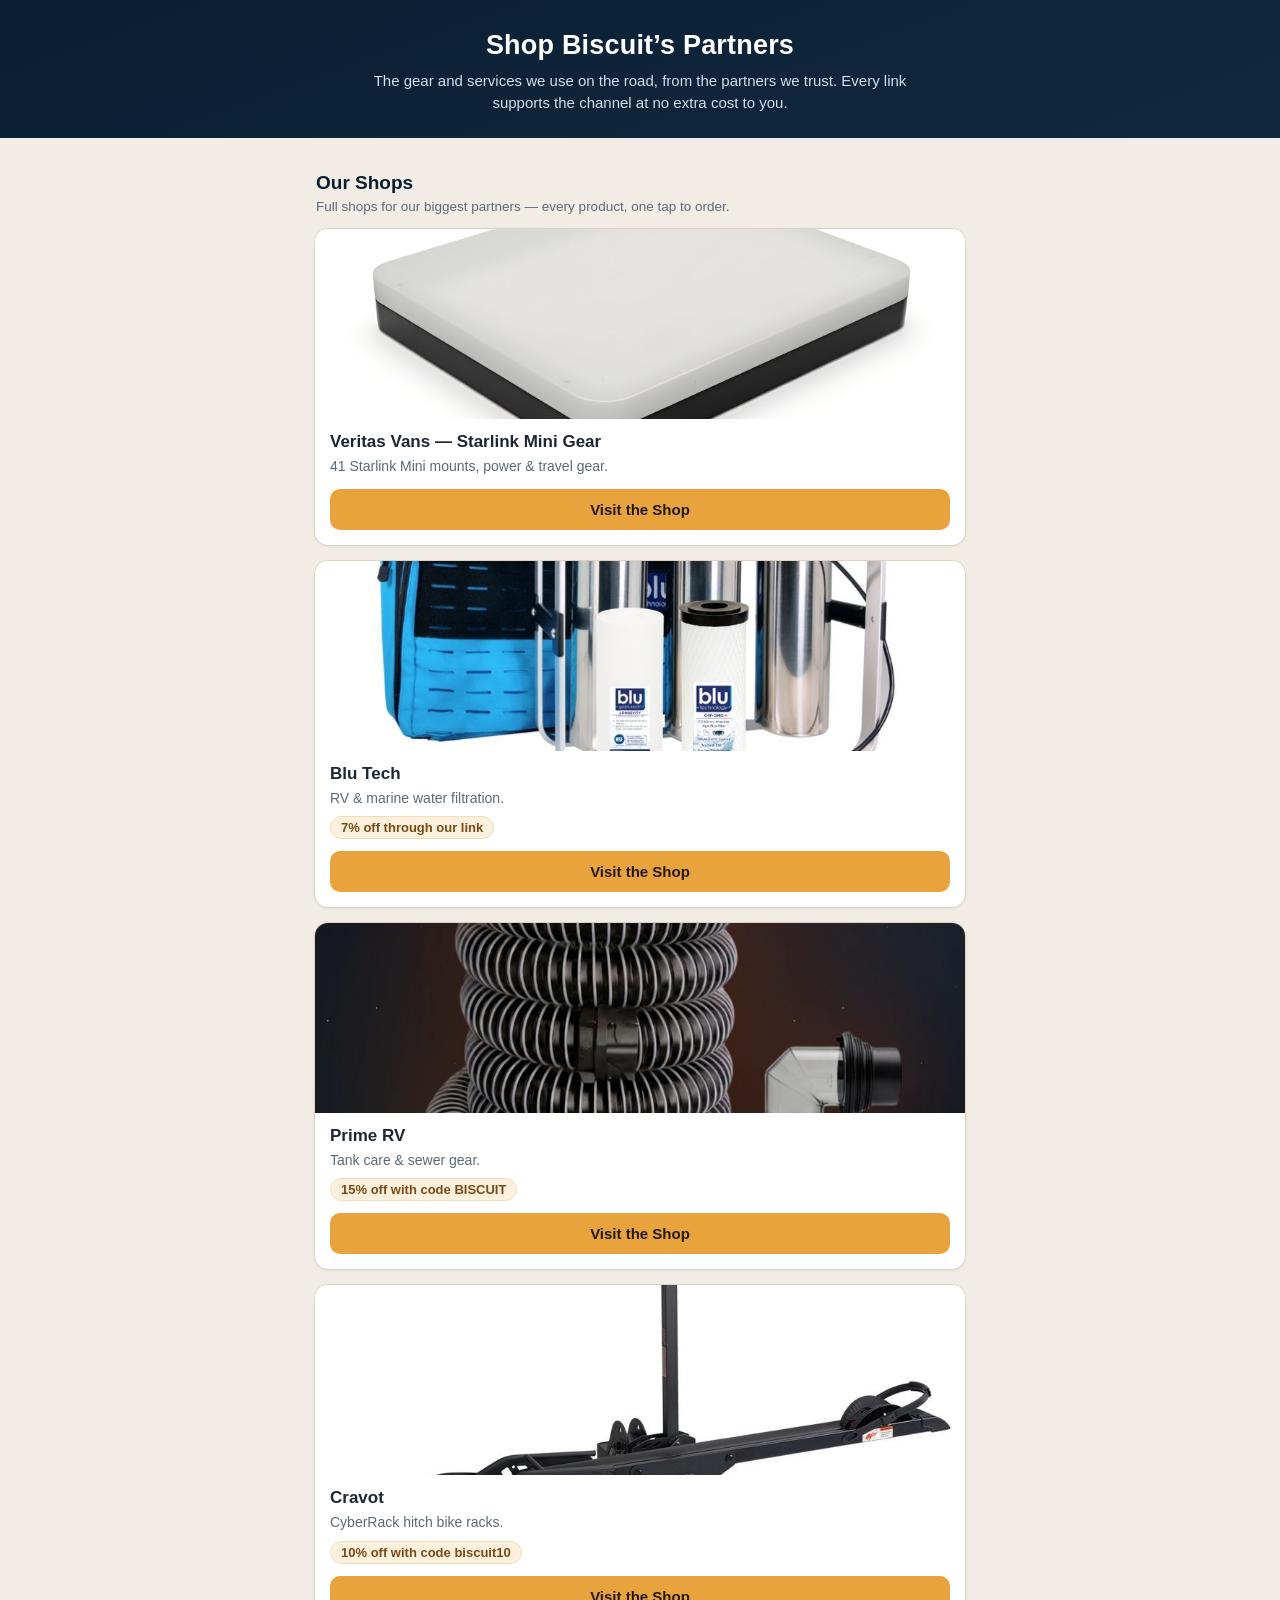
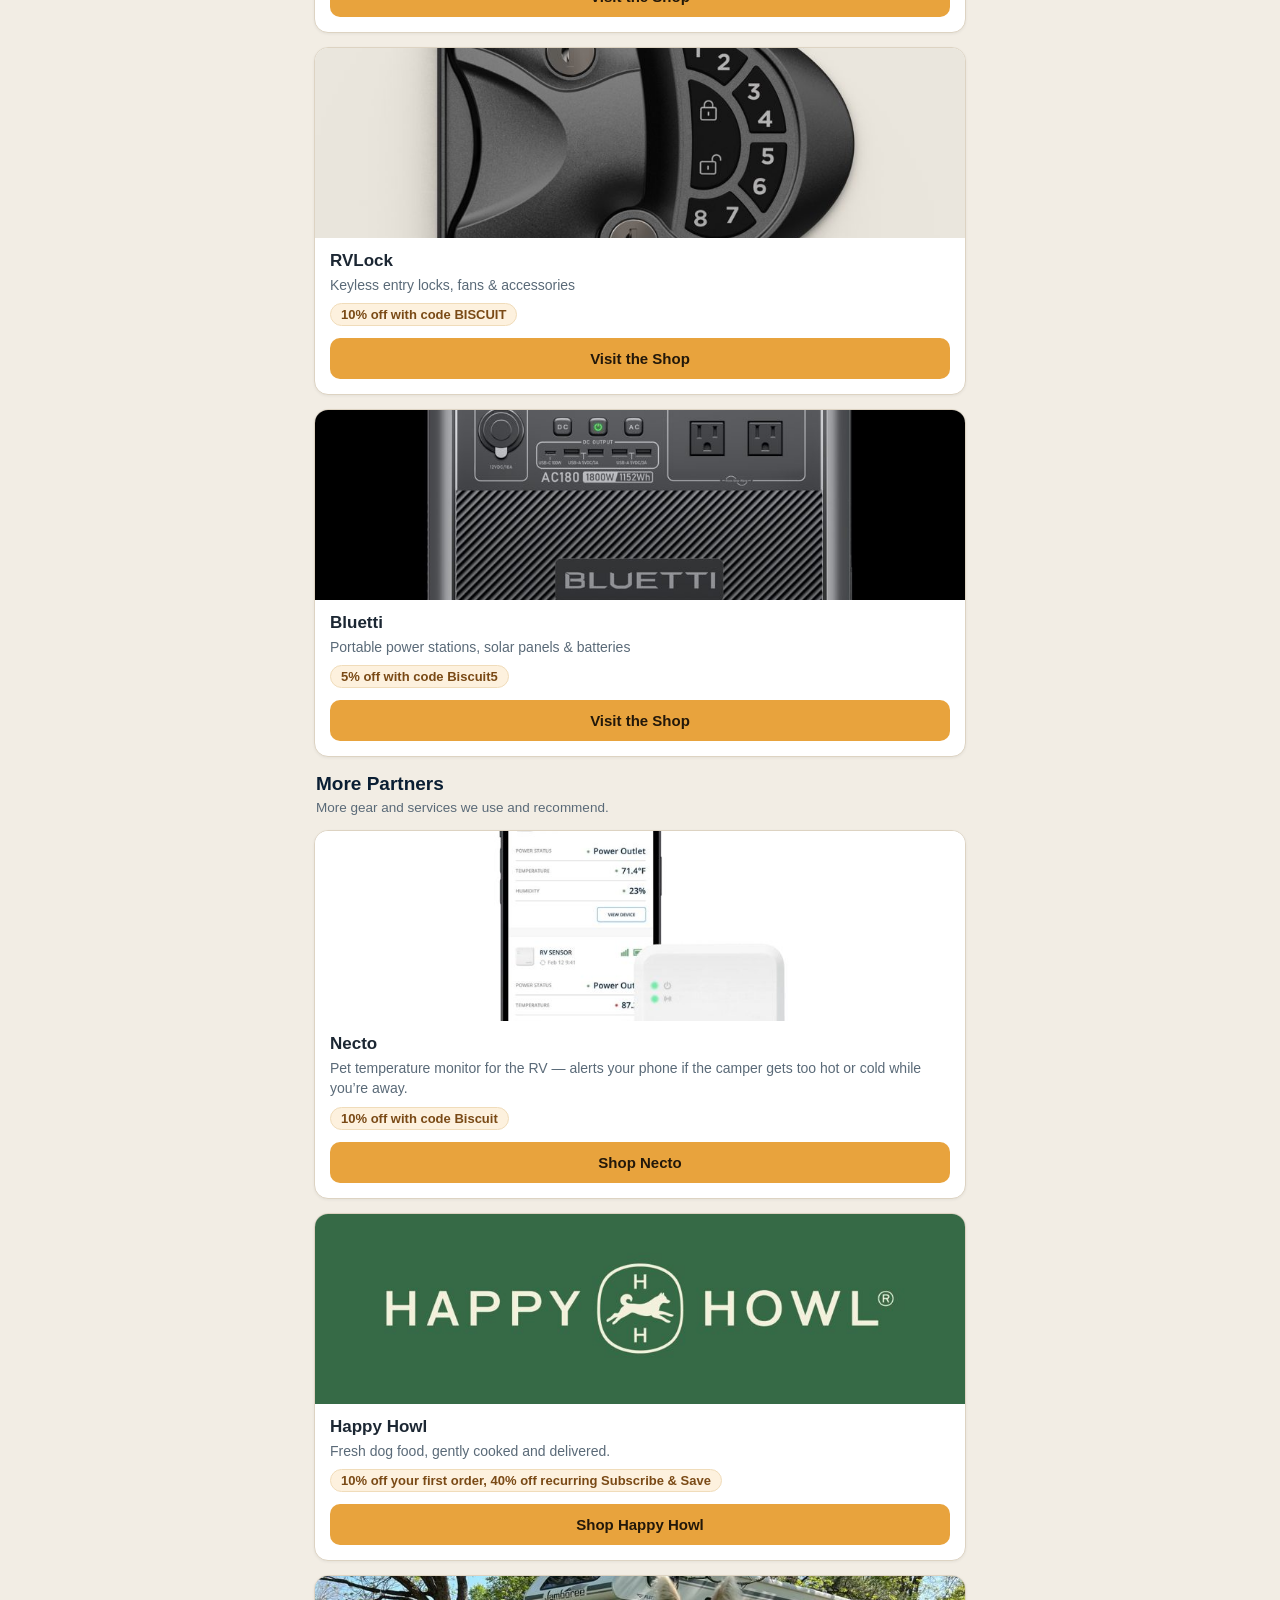
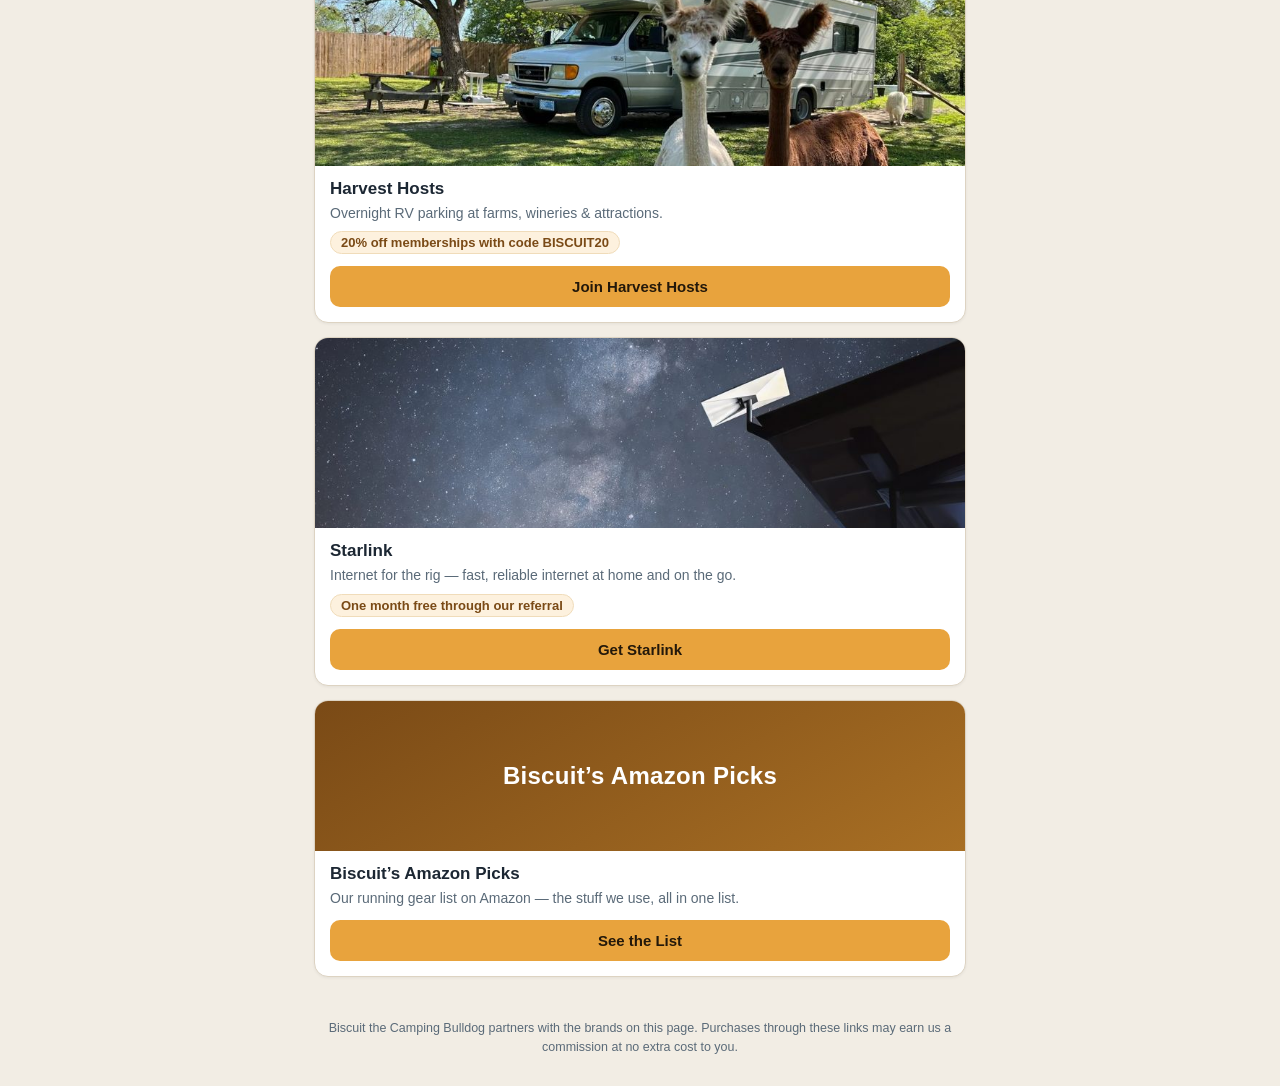
==== partners/index.html @ ca7b6b30 "Shop Biscuit's Partners page for partners.biscuitthecampingbulldog.com (folder public_html/partners;" ====
<!DOCTYPE html>
<html lang="en">
<head>
<meta charset="utf-8">
<meta name="viewport" content="width=device-width, initial-scale=1">
<title>Shop Biscuit&#8217;s Partners &#8212; RV Gear, Pet &amp; Travel Partners We Use</title>
<meta name="description" content="The gear and services we use on the road, from partners we trust — RV gear, pet care, power and travel. Every link supports the channel at no extra cost to you.">
<style>
  :root{--navy:#0a1e33;--navy-2:#10293f;--accent:#e8a33d;--ink:#1c2733;--muted:#5a6a78;--card:#ffffff;--bg:#f2ede4;--line:#ddd3c2}
  *{box-sizing:border-box;margin:0;padding:0}
  body{font-family:-apple-system,"Segoe UI",Roboto,Helvetica,Arial,sans-serif;background:var(--bg);color:var(--ink)}
  header{background:linear-gradient(160deg,var(--navy) 0%,var(--navy-2) 100%);color:#fff;padding:30px 18px 24px;text-align:center}
  header h1{font-size:27px;letter-spacing:.2px}
  header p{margin-top:9px;font-size:15px;line-height:1.45;color:#cfe0ee;max-width:560px;margin-left:auto;margin-right:auto}
  main{max-width:680px;margin:0 auto;padding:18px 14px 8px}
  h2{font-size:19px;margin:16px 2px 4px;color:var(--navy)}
  .sub{font-size:13.5px;color:var(--muted);margin:0 2px 12px;line-height:1.4}
  .card{background:var(--card);border:1px solid var(--line);border-radius:14px;overflow:hidden;margin-bottom:14px;box-shadow:0 1px 3px rgba(20,35,50,.06)}
  .card img{width:100%;height:190px;object-fit:cover;display:block}
  .tile{height:150px;display:flex;align-items:center;justify-content:center;background:linear-gradient(150deg,#7a4a16,#a86f24);color:#fff;font-size:24px;font-weight:700;letter-spacing:.3px;text-align:center;padding:0 16px}
  .body{padding:13px 15px 15px}
  .body h3{font-size:17px;margin-bottom:4px}
  .body p{font-size:14px;line-height:1.45;color:var(--muted)}
  .offer{display:inline-block;margin-top:8px;font-size:13px;font-weight:600;color:#7a4a16;background:#fdf1de;border:1px solid #f0dcba;border-radius:999px;padding:3px 10px}
  a.btn{display:block;margin-top:12px;text-align:center;background:var(--accent);color:#23180a;font-weight:700;font-size:15px;text-decoration:none;padding:12px 10px;border-radius:10px}
  a.btn:active{opacity:.85}
  footer{max-width:680px;margin:6px auto 0;padding:14px 18px 30px;font-size:12.5px;line-height:1.5;color:var(--muted);text-align:center}
</style>
<link rel="canonical" href="https://partners.biscuitthecampingbulldog.com/">
<meta name="robots" content="index, follow, max-image-preview:large, max-snippet:-1">
<meta property="og:type" content="website">
<meta property="og:site_name" content="Shop Biscuit's Partners">
<meta property="og:title" content="Shop Biscuit's Partners — RV Gear, Pet &amp; Travel Partners We Use">
<meta property="og:description" content="The gear and services we use on the road, from partners we trust — RV gear, pet care, power and travel. Every link supports the channel at no extra cost to you.">
<meta property="og:url" content="https://partners.biscuitthecampingbulldog.com/">
<meta property="og:image" content="https://partners.biscuitthecampingbulldog.com/images/shop-veritas.jpg">
<meta property="og:image:alt" content="Veritas Vans Starlink Mini mount">
<meta name="twitter:card" content="summary_large_image">
<meta name="twitter:title" content="Shop Biscuit's Partners — RV Gear, Pet &amp; Travel Partners We Use">
<meta name="twitter:description" content="The gear and services we use on the road, from partners we trust — RV gear, pet care, power and travel. Every link supports the channel at no extra cost to you.">
<meta name="twitter:image" content="https://partners.biscuitthecampingbulldog.com/images/shop-veritas.jpg">
<script type="application/ld+json">
{
  "@context": "https://schema.org",
  "@type": "ItemList",
  "name": "Shops and partners of Biscuit the Camping Bulldog",
  "url": "https://partners.biscuitthecampingbulldog.com/",
  "numberOfItems": 11,
  "itemListElement": [
    {
      "@type": "ListItem",
      "position": 1,
      "name": "Veritas Vans — Starlink Mini Gear",
      "url": "https://starlink.biscuitthecampingbulldog.com/"
    },
    {
      "@type": "ListItem",
      "position": 2,
      "name": "Blu Tech",
      "url": "https://blutech.biscuitthecampingbulldog.com/"
    },
    {
      "@type": "ListItem",
      "position": 3,
      "name": "Prime RV",
      "url": "https://primerv.biscuitthecampingbulldog.com/"
    },
    {
      "@type": "ListItem",
      "position": 4,
      "name": "Cravot",
      "url": "https://cravot.biscuitthecampingbulldog.com/"
    },
    {
      "@type": "ListItem",
      "position": 5,
      "name": "RVLock",
      "url": "https://rvlock.biscuitthecampingbulldog.com/"
    },
    {
      "@type": "ListItem",
      "position": 6,
      "name": "Bluetti",
      "url": "https://bluetti.biscuitthecampingbulldog.com/"
    },
    {
      "@type": "ListItem",
      "position": 7,
      "name": "Necto",
      "url": "https://getnecto.com/?ref=biscuit"
    },
    {
      "@type": "ListItem",
      "position": 8,
      "name": "Happy Howl",
      "url": "https://happyhowl.com/biscuit"
    },
    {
      "@type": "ListItem",
      "position": 9,
      "name": "Harvest Hosts",
      "url": "https://www.awin1.com/cread.php?awinmid=111454&awinaffid=3103812&ued=https%3A%2F%2Fwww.harvesthosts.com%2F"
    },
    {
      "@type": "ListItem",
      "position": 10,
      "name": "Starlink",
      "url": "https://starlink.com/?referral=RC-DF-10033680-10691-84&app_source=share"
    },
    {
      "@type": "ListItem",
      "position": 11,
      "name": "Biscuit’s Amazon Picks",
      "url": "https://www.amazon.com/hz/wishlist/ls/14LQUCOTR03WS?tag=biscuit0b5-20"
    }
  ]
}
</script>
</head>
<body>
<header>
  <h1>Shop Biscuit&#8217;s Partners</h1>
  <p>The gear and services we use on the road, from the partners we trust. Every link supports the channel at no extra cost to you.</p>
</header>
<main>
  <h2>Our Shops</h2>
  <p class="sub">Full shops for our biggest partners &#8212; every product, one tap to order.</p>

  <div class="card">
    <img src="images/shop-veritas.jpg" alt="Veritas Vans Starlink Mini mount">
    <div class="body">
      <h3>Veritas Vans &#8212; Starlink Mini Gear</h3>
      <p>41 Starlink Mini mounts, power &amp; travel gear.</p>
      <a class="btn" href="https://starlink.biscuitthecampingbulldog.com/" target="_blank" rel="noopener">Visit the Shop</a>
    </div>
  </div>

  <div class="card">
    <img src="images/shop-blutech.jpg" alt="Blu Tech RV water filtration system">
    <div class="body">
      <h3>Blu Tech</h3>
      <p>RV &amp; marine water filtration.</p>
      <span class="offer">7% off through our link</span>
      <a class="btn" href="https://blutech.biscuitthecampingbulldog.com/" target="_blank" rel="noopener">Visit the Shop</a>
    </div>
  </div>

  <div class="card">
    <img src="images/shop-primerv.jpg" alt="Prime RV Gravity premium sewer hose kit">
    <div class="body">
      <h3>Prime RV</h3>
      <p>Tank care &amp; sewer gear.</p>
      <span class="offer">15% off with code BISCUIT</span>
      <a class="btn" href="https://primerv.biscuitthecampingbulldog.com/" target="_blank" rel="noopener">Visit the Shop</a>
    </div>
  </div>

  <div class="card">
    <img src="images/shop-cravot.jpg" alt="Cravot CyberRack hitch bike rack">
    <div class="body">
      <h3>Cravot</h3>
      <p>CyberRack hitch bike racks.</p>
      <span class="offer">10% off with code biscuit10</span>
      <a class="btn" href="https://cravot.biscuitthecampingbulldog.com/" target="_blank" rel="noopener">Visit the Shop</a>
    </div>
  </div>

  <div class="card">
    <img src="images/shop-rvlock.jpg" alt="RVLock V4 keyless entry handle">
    <div class="body">
      <h3>RVLock</h3>
      <p>Keyless entry locks, fans &amp; accessories</p>
      <span class="offer">10% off with code BISCUIT</span>
      <a class="btn" href="https://rvlock.biscuitthecampingbulldog.com/" target="_blank" rel="noopener">Visit the Shop</a>
    </div>
  </div>

  <div class="card">
    <img src="images/shop-bluetti.jpg" alt="Bluetti portable power station">
    <div class="body">
      <h3>Bluetti</h3>
      <p>Portable power stations, solar panels &amp; batteries</p>
      <span class="offer">5% off with code Biscuit5</span>
      <a class="btn" href="https://bluetti.biscuitthecampingbulldog.com/" target="_blank" rel="noopener">Visit the Shop</a>
    </div>
  </div>

  <h2>More Partners</h2>
  <p class="sub">More gear and services we use and recommend.</p>

  <div class="card">
    <img src="images/partner-necto.jpg" alt="Necto pet temperature monitor">
    <div class="body">
      <h3>Necto</h3>
      <p>Pet temperature monitor for the RV &#8212; alerts your phone if the camper gets too hot or cold while you&#8217;re away.</p>
      <span class="offer">10% off with code Biscuit</span>
      <a class="btn" href="https://getnecto.com/?ref=biscuit" target="_blank" rel="noopener">Shop Necto</a>
    </div>
  </div>

  <div class="card">
    <img src="images/partner-happyhowl.jpg" alt="Happy Howl fresh dog food">
    <div class="body">
      <h3>Happy Howl</h3>
      <p>Fresh dog food, gently cooked and delivered.</p>
      <span class="offer">10% off your first order, 40% off recurring Subscribe &amp; Save</span>
      <a class="btn" href="https://happyhowl.com/biscuit" target="_blank" rel="noopener">Shop Happy Howl</a>
    </div>
  </div>

  <div class="card">
    <img src="images/partner-harvesthosts.jpg" alt="Harvest Hosts overnight RV parking">
    <div class="body">
      <h3>Harvest Hosts</h3>
      <p>Overnight RV parking at farms, wineries &amp; attractions.</p>
      <span class="offer">20% off memberships with code BISCUIT20</span>
      <a class="btn" href="https://www.awin1.com/cread.php?awinmid=111454&awinaffid=3103812&ued=https%3A%2F%2Fwww.harvesthosts.com%2F" target="_blank" rel="noopener">Join Harvest Hosts</a>
    </div>
  </div>

  <div class="card">
    <img src="images/partner-starlink.jpg" alt="Starlink dish under a night sky">
    <div class="body">
      <h3>Starlink</h3>
      <p>Internet for the rig &#8212; fast, reliable internet at home and on the go.</p>
      <span class="offer">One month free through our referral</span>
      <a class="btn" href="https://starlink.com/?referral=RC-DF-10033680-10691-84&app_source=share" target="_blank" rel="noopener">Get Starlink</a>
    </div>
  </div>

  <div class="card">
    <div class="tile">Biscuit&#8217;s Amazon Picks</div>
    <div class="body">
      <h3>Biscuit&#8217;s Amazon Picks</h3>
      <p>Our running gear list on Amazon &#8212; the stuff we use, all in one list.</p>
      <a class="btn" href="https://www.amazon.com/hz/wishlist/ls/14LQUCOTR03WS?tag=biscuit0b5-20" target="_blank" rel="noopener">See the List</a>
    </div>
  </div>
</main>
<footer>
  Biscuit the Camping Bulldog partners with the brands on this page. Purchases through these links may earn us a commission at no extra cost to you.
</footer>
</body>
</html>
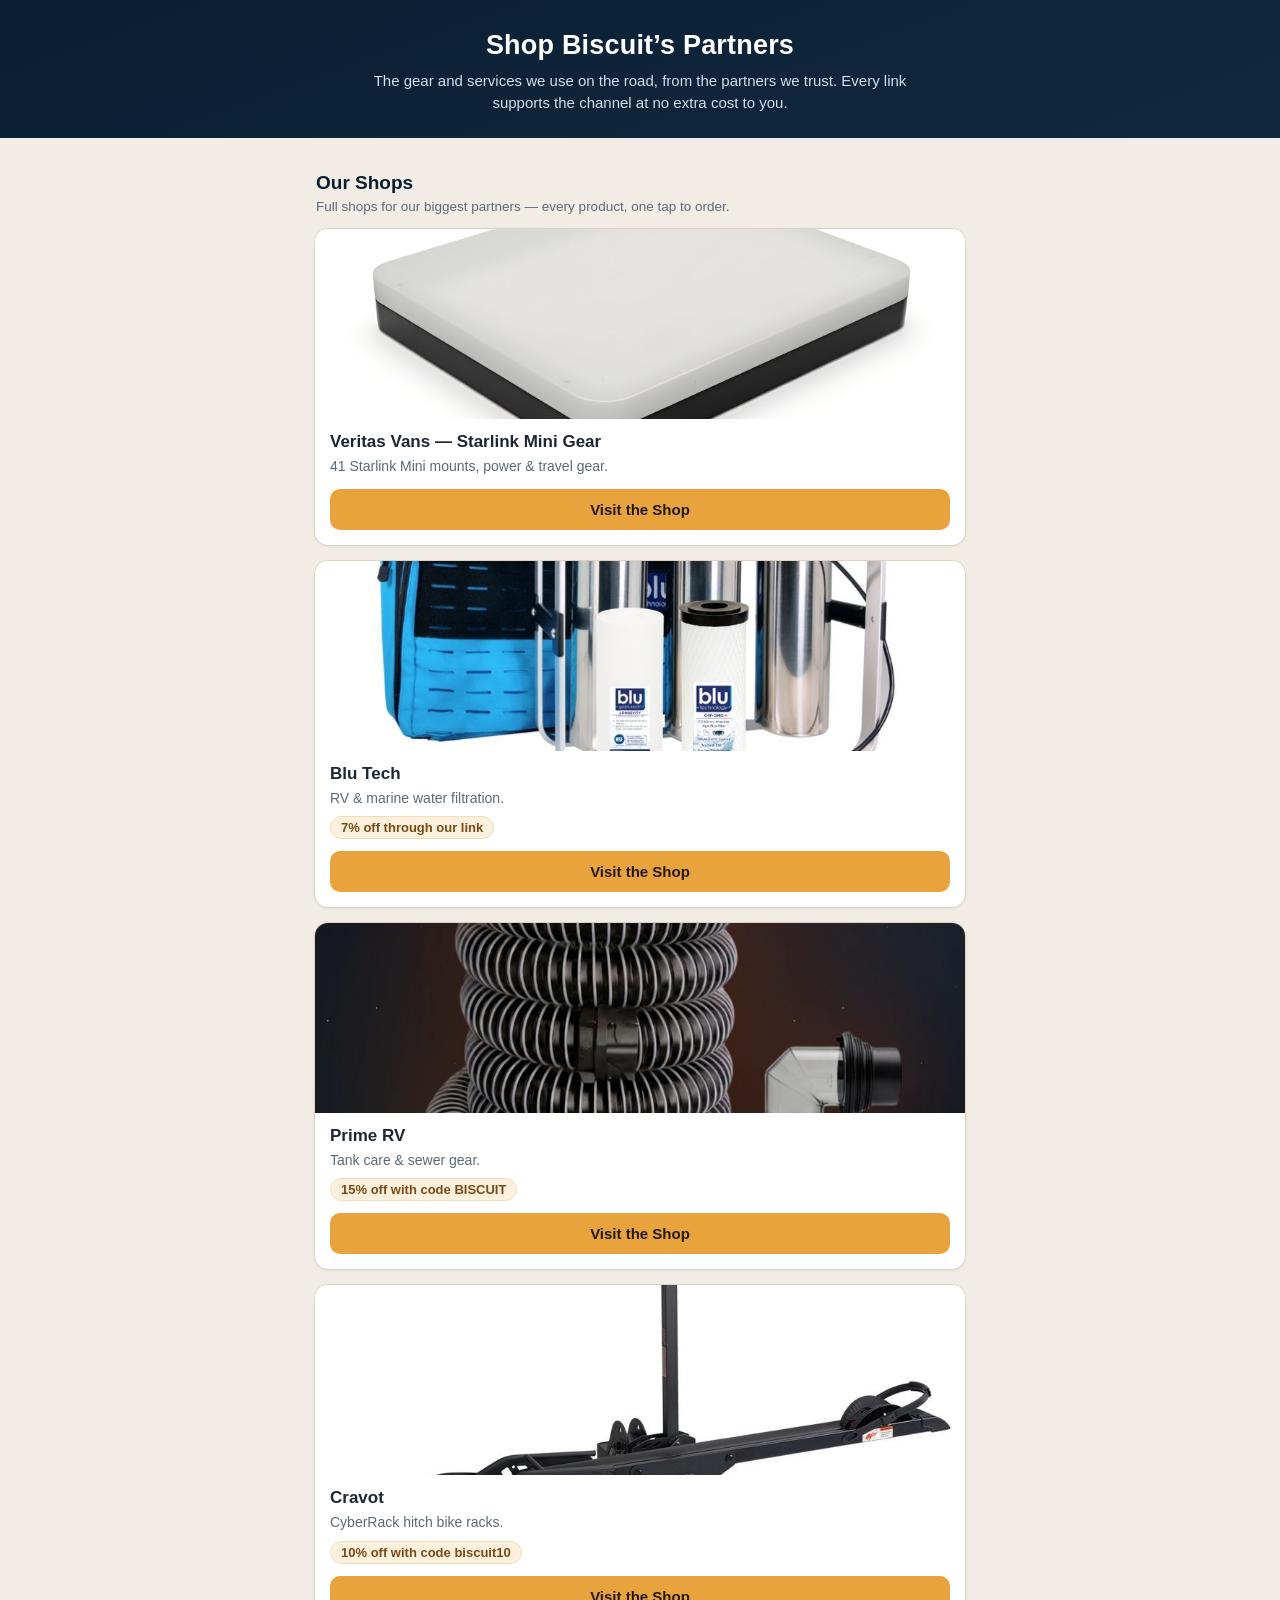
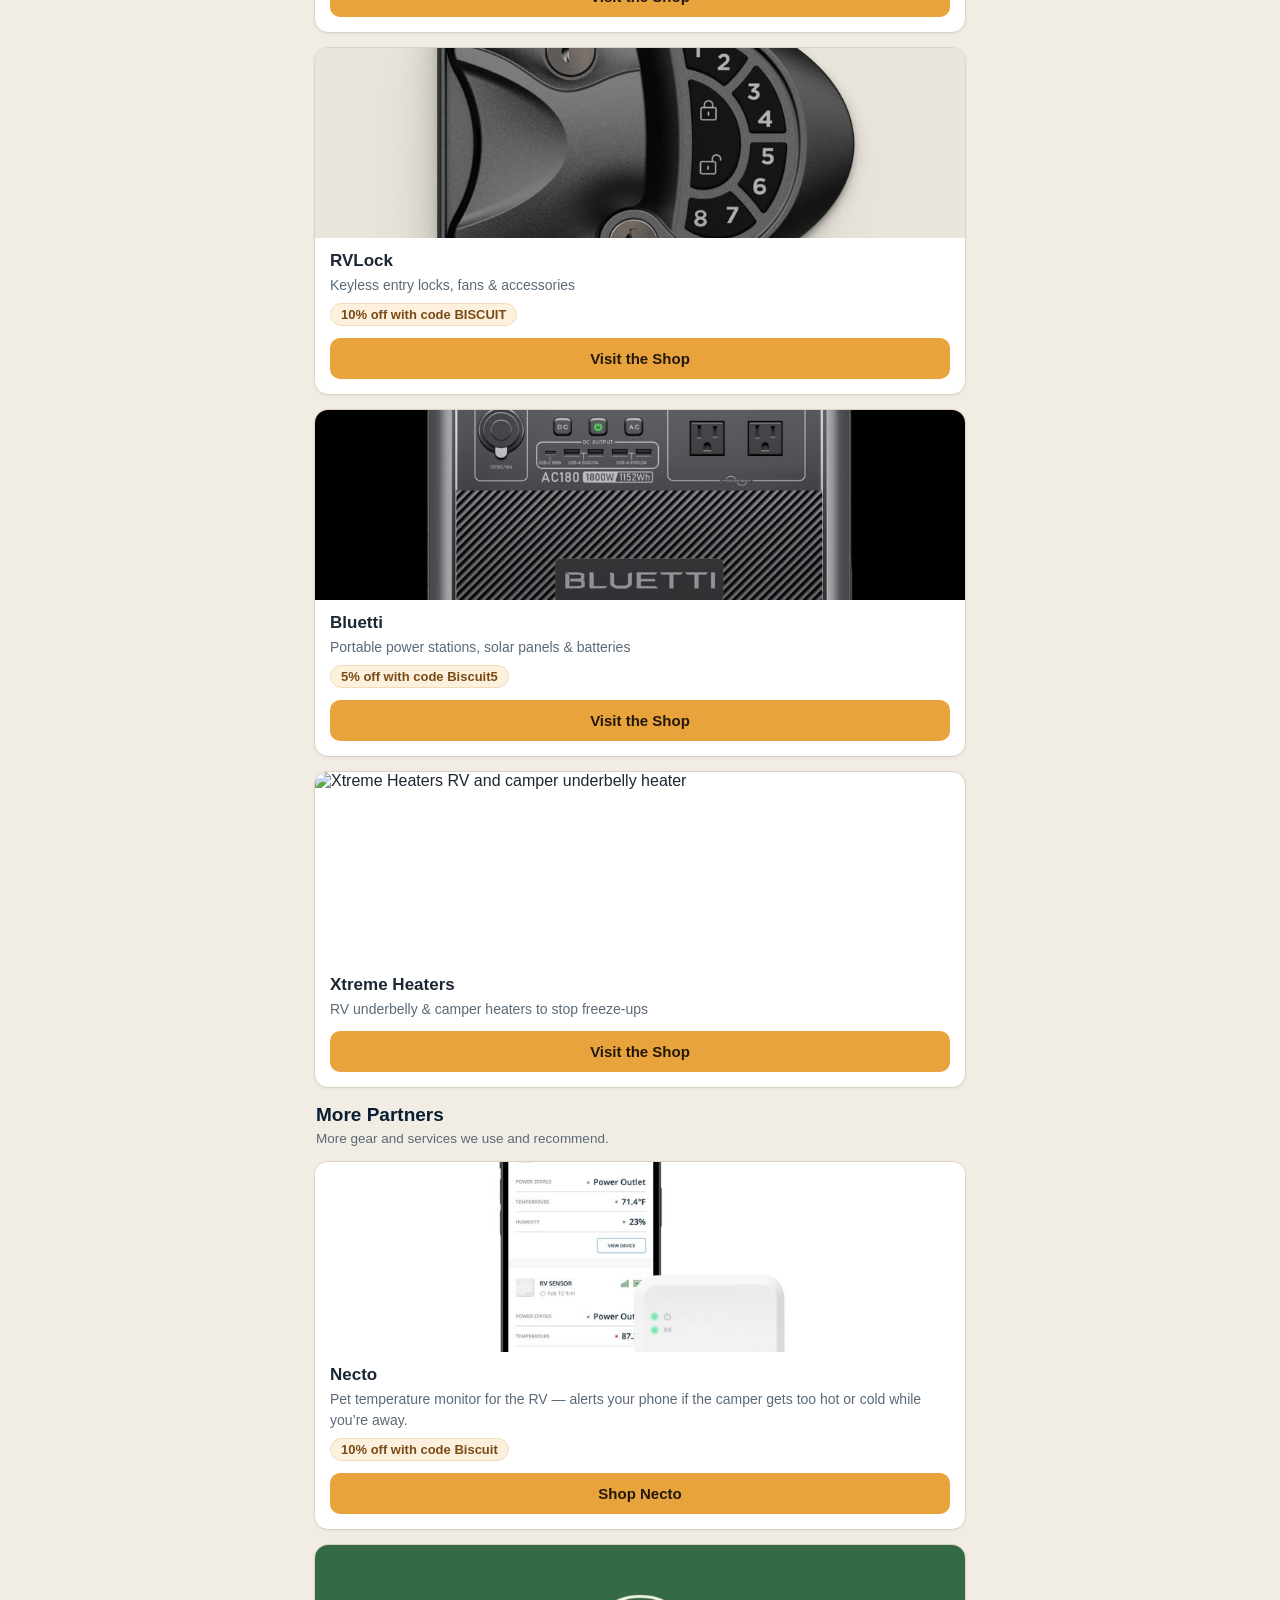
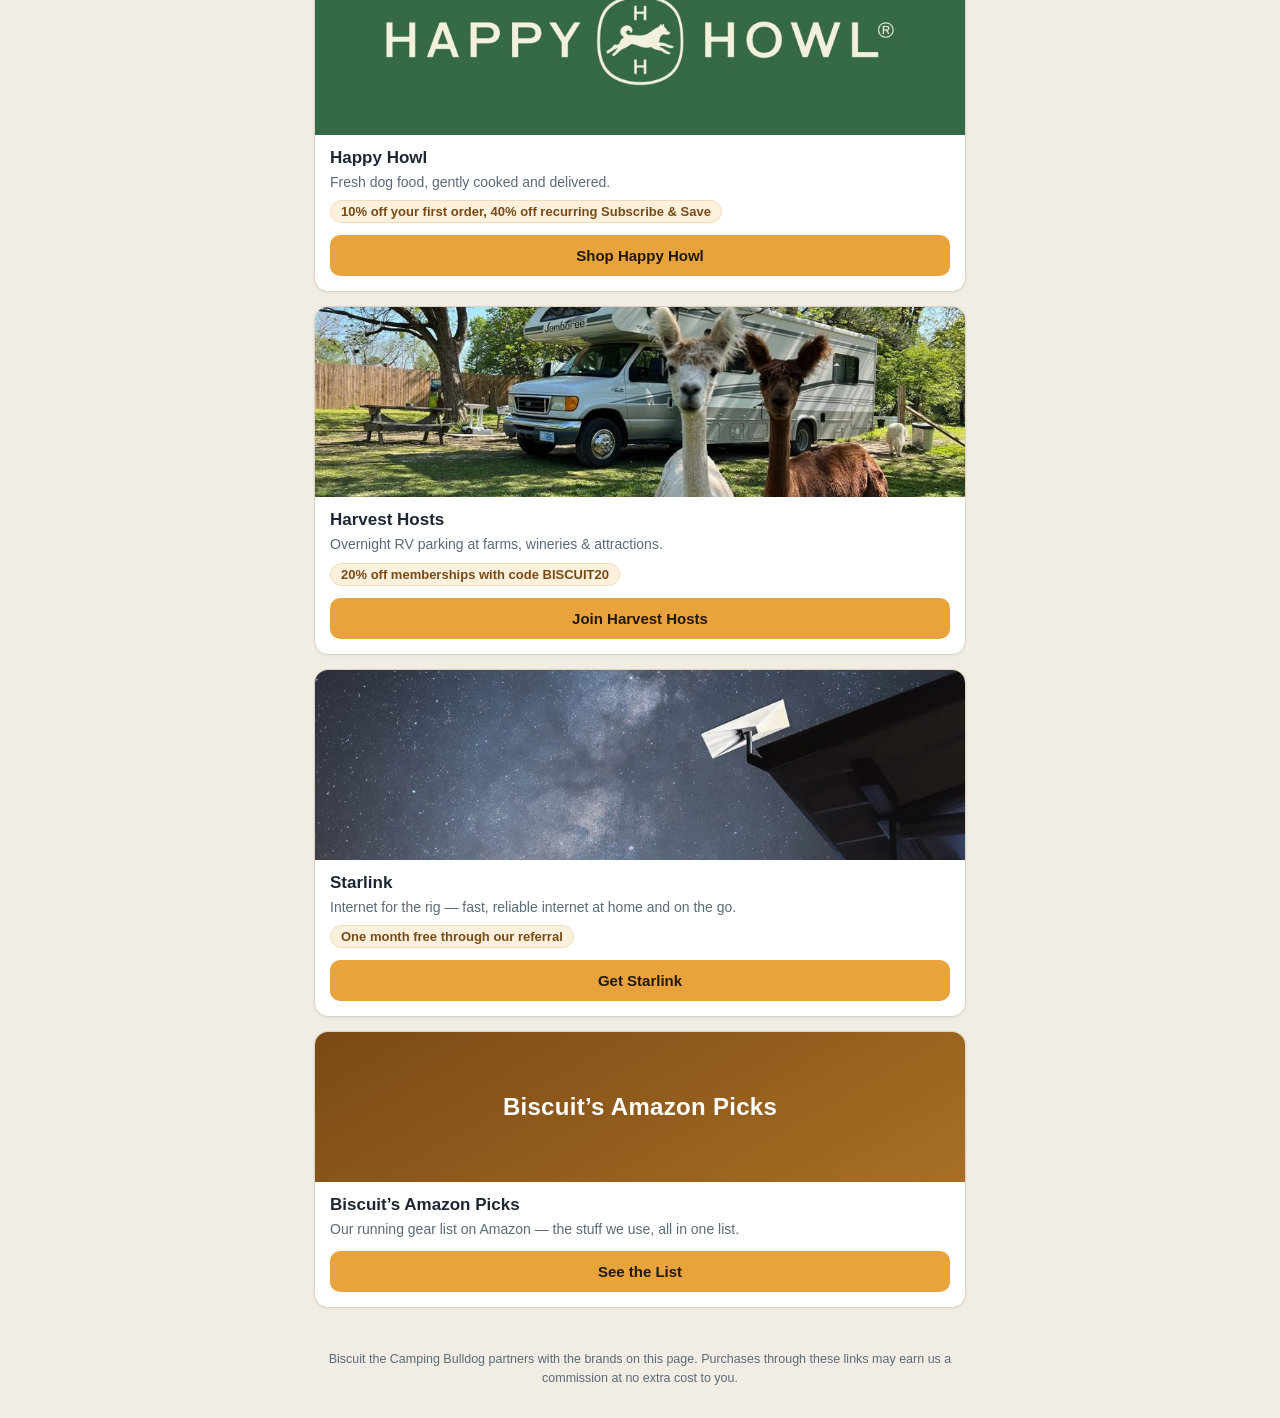
==== commit 295a958e: "Xtreme Heaters shop for xtremeheaters.biscuitthecampingbulldog.com (owner approved; standalone folde" ====
--- a/partners/index.html
+++ b/partners/index.html
@@ -45,7 +45,7 @@
   "@type": "ItemList",
   "name": "Shops and partners of Biscuit the Camping Bulldog",
   "url": "https://partners.biscuitthecampingbulldog.com/",
-  "numberOfItems": 11,
+  "numberOfItems": 12,
   "itemListElement": [
     {
       "@type": "ListItem",
@@ -86,30 +86,36 @@
     {
       "@type": "ListItem",
       "position": 7,
+      "name": "Xtreme Heaters",
+      "url": "https://xtremeheaters.biscuitthecampingbulldog.com/"
+    },
+    {
+      "@type": "ListItem",
+      "position": 8,
       "name": "Necto",
       "url": "https://getnecto.com/?ref=biscuit"
     },
     {
       "@type": "ListItem",
-      "position": 8,
+      "position": 9,
       "name": "Happy Howl",
       "url": "https://happyhowl.com/biscuit"
     },
     {
       "@type": "ListItem",
-      "position": 9,
+      "position": 10,
       "name": "Harvest Hosts",
       "url": "https://www.awin1.com/cread.php?awinmid=111454&awinaffid=3103812&ued=https%3A%2F%2Fwww.harvesthosts.com%2F"
     },
     {
       "@type": "ListItem",
-      "position": 10,
+      "position": 11,
       "name": "Starlink",
       "url": "https://starlink.com/?referral=RC-DF-10033680-10691-84&app_source=share"
     },
     {
       "@type": "ListItem",
-      "position": 11,
+      "position": 12,
       "name": "Biscuit’s Amazon Picks",
       "url": "https://www.amazon.com/hz/wishlist/ls/14LQUCOTR03WS?tag=biscuit0b5-20"
     }
@@ -185,6 +191,15 @@
     </div>
   </div>
 
+  <div class="card">
+    <img src="https://cdn.shopify.com/s/files/1/0431/3110/9532/files/9D94FABD-7123-40D8-828B-8AEE97EDC673.jpg?v=1724593273" alt="Xtreme Heaters RV and camper underbelly heater" loading="lazy" referrerpolicy="no-referrer">
+    <div class="body">
+      <h3>Xtreme Heaters</h3>
+      <p>RV underbelly &amp; camper heaters to stop freeze-ups</p>
+      <a class="btn" href="https://xtremeheaters.biscuitthecampingbulldog.com/" target="_blank" rel="noopener">Visit the Shop</a>
+    </div>
+  </div>
+
   <h2>More Partners</h2>
   <p class="sub">More gear and services we use and recommend.</p>
 
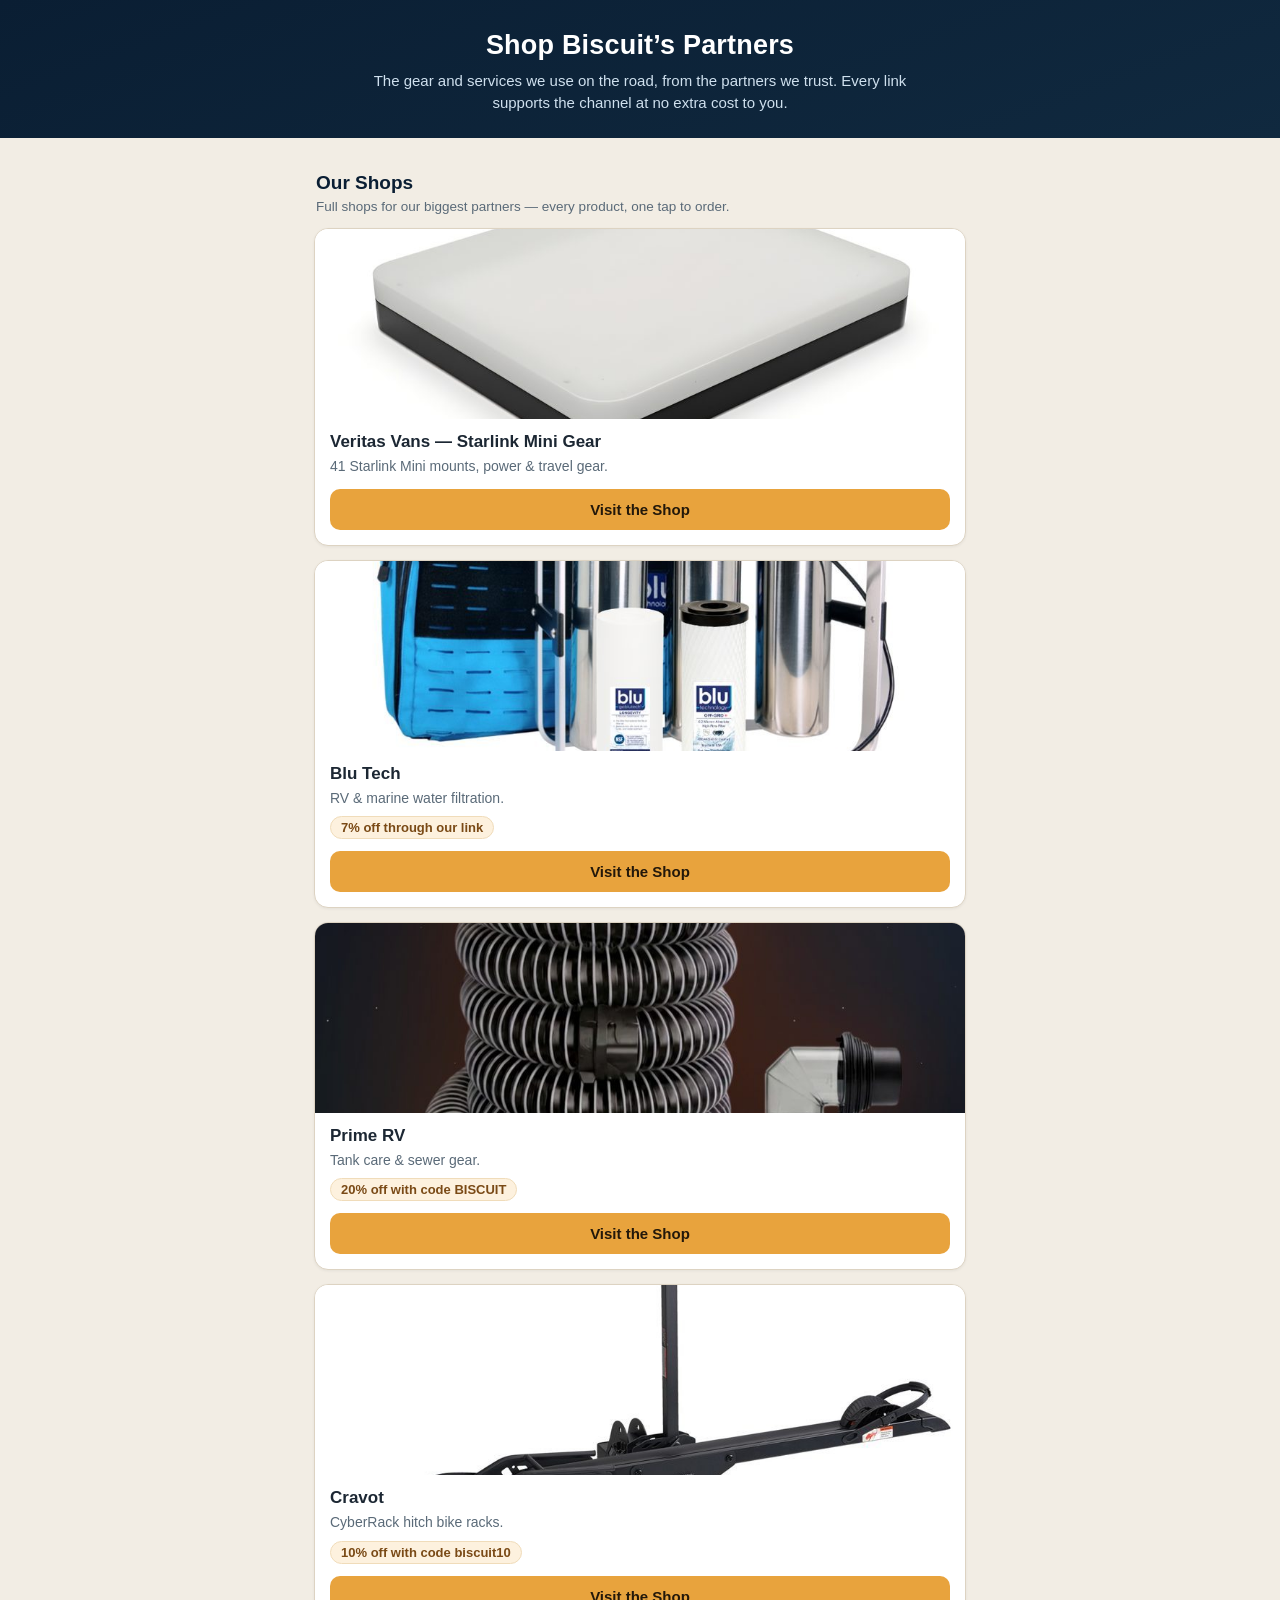
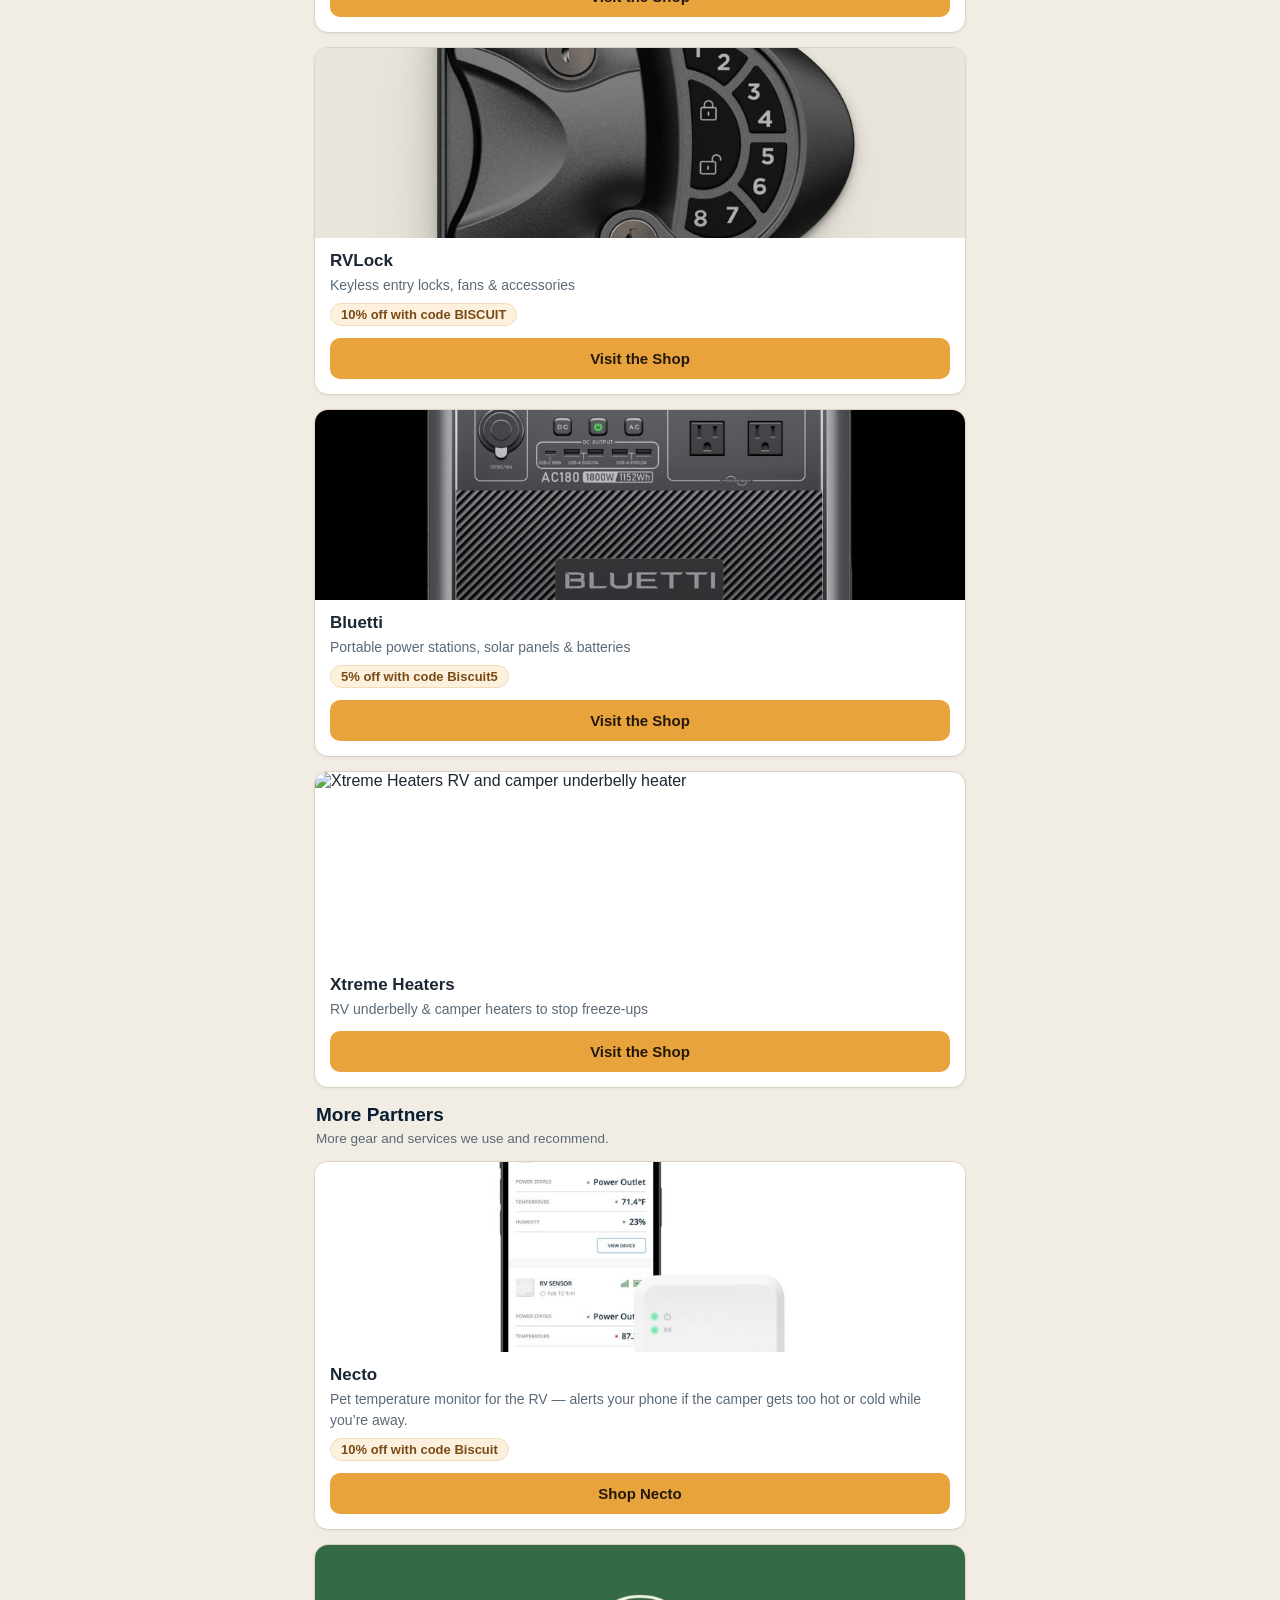
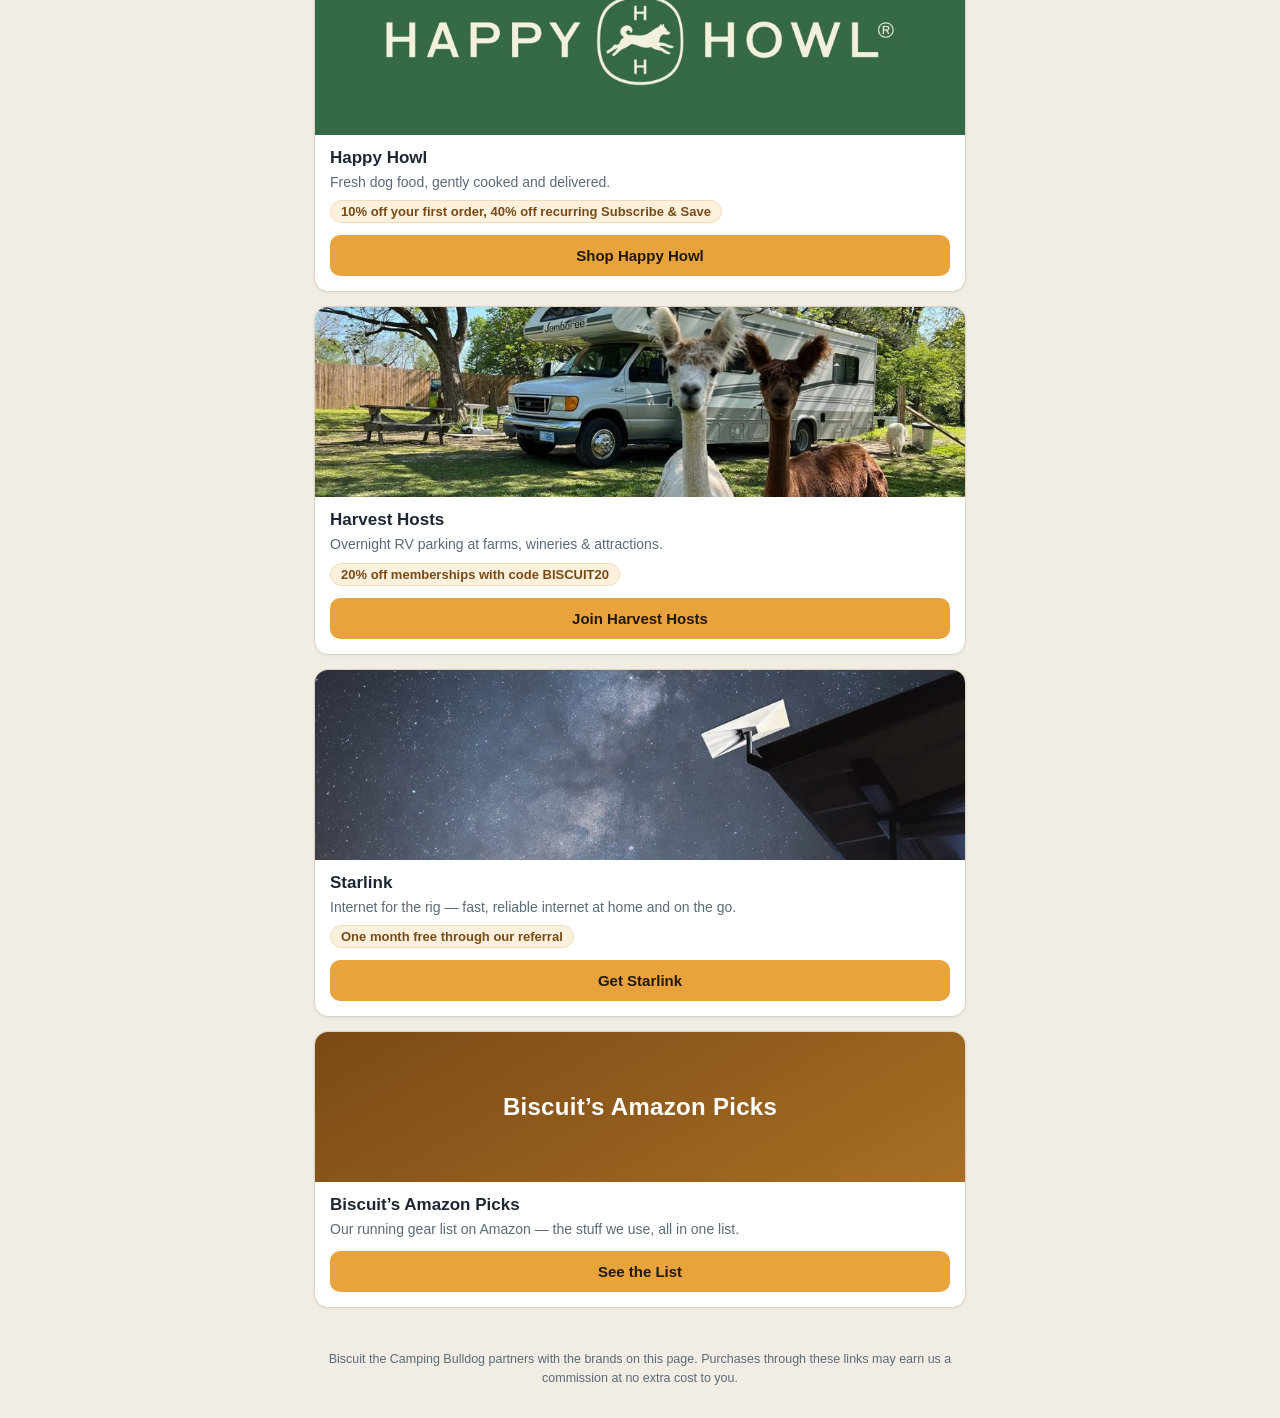
==== commit 1a4865f2: "Prime RV: swap retired Liquified link to primerv.com/BISCUIT, 20% off, drop free-shipping line Co-Au" ====
--- a/partners/index.html
+++ b/partners/index.html
@@ -87,7 +87,7 @@
       "@type": "ListItem",
       "position": 7,
       "name": "Xtreme Heaters",
-      "url": "https://xtremeheaters.biscuitthecampingbulldog.com/"
+      "url": "https://biscuitthecampingbulldog.com/xtremeheaters/"
     },
     {
       "@type": "ListItem",
@@ -121,6 +121,33 @@
     }
   ]
 }
+</script>
+<!-- Google Analytics (Biscuit's account). Counts visits to this shop and its order-button taps (added 2026-11-07). -->
+<script async src="https://www.googletagmanager.com/gtag/js?id=G-T6H2CSSG6B"></script>
+<script>
+  window.dataLayer = window.dataLayer || [];
+  function gtag(){dataLayer.push(arguments);}
+  gtag('js', new Date());
+  /* Denise's, Jeff's and Claude's own devices: open this shop once with ?biscuit_internal=on to leave that device out of the counts. */
+  try {
+    var bqi = new URLSearchParams(location.search).get('biscuit_internal');
+    if (bqi === 'on') localStorage.setItem('biscuit_internal', '1');
+    if (bqi === 'off') localStorage.removeItem('biscuit_internal');
+    if (localStorage.getItem('biscuit_internal') === '1') gtag('set', { traffic_type: 'internal' });
+  } catch (e) {}
+  gtag('config', 'G-T6H2CSSG6B');
+  document.addEventListener('click', function (e) {
+    var a = e.target.closest && e.target.closest('a[href]');
+    if (!a || a.host === location.host) return;
+    var card = a.closest('article, .card');
+    var h = card && card.querySelector('h3');
+    gtag('event', 'shop_order_click', {
+      shop: 'Partners hub',
+      product: h ? h.textContent.trim().slice(0, 100) : a.textContent.trim().slice(0, 100),
+      link_url: a.href,
+      transport_type: 'beacon'
+    });
+  });
 </script>
 </head>
 <body>
@@ -156,7 +183,7 @@
     <div class="body">
       <h3>Prime RV</h3>
       <p>Tank care &amp; sewer gear.</p>
-      <span class="offer">15% off with code BISCUIT</span>
+      <span class="offer">20% off with code BISCUIT</span>
       <a class="btn" href="https://primerv.biscuitthecampingbulldog.com/" target="_blank" rel="noopener">Visit the Shop</a>
     </div>
   </div>
@@ -196,7 +223,7 @@
     <div class="body">
       <h3>Xtreme Heaters</h3>
       <p>RV underbelly &amp; camper heaters to stop freeze-ups</p>
-      <a class="btn" href="https://xtremeheaters.biscuitthecampingbulldog.com/" target="_blank" rel="noopener">Visit the Shop</a>
+      <a class="btn" href="https://biscuitthecampingbulldog.com/xtremeheaters/" target="_blank" rel="noopener">Visit the Shop</a>
     </div>
   </div>
 
